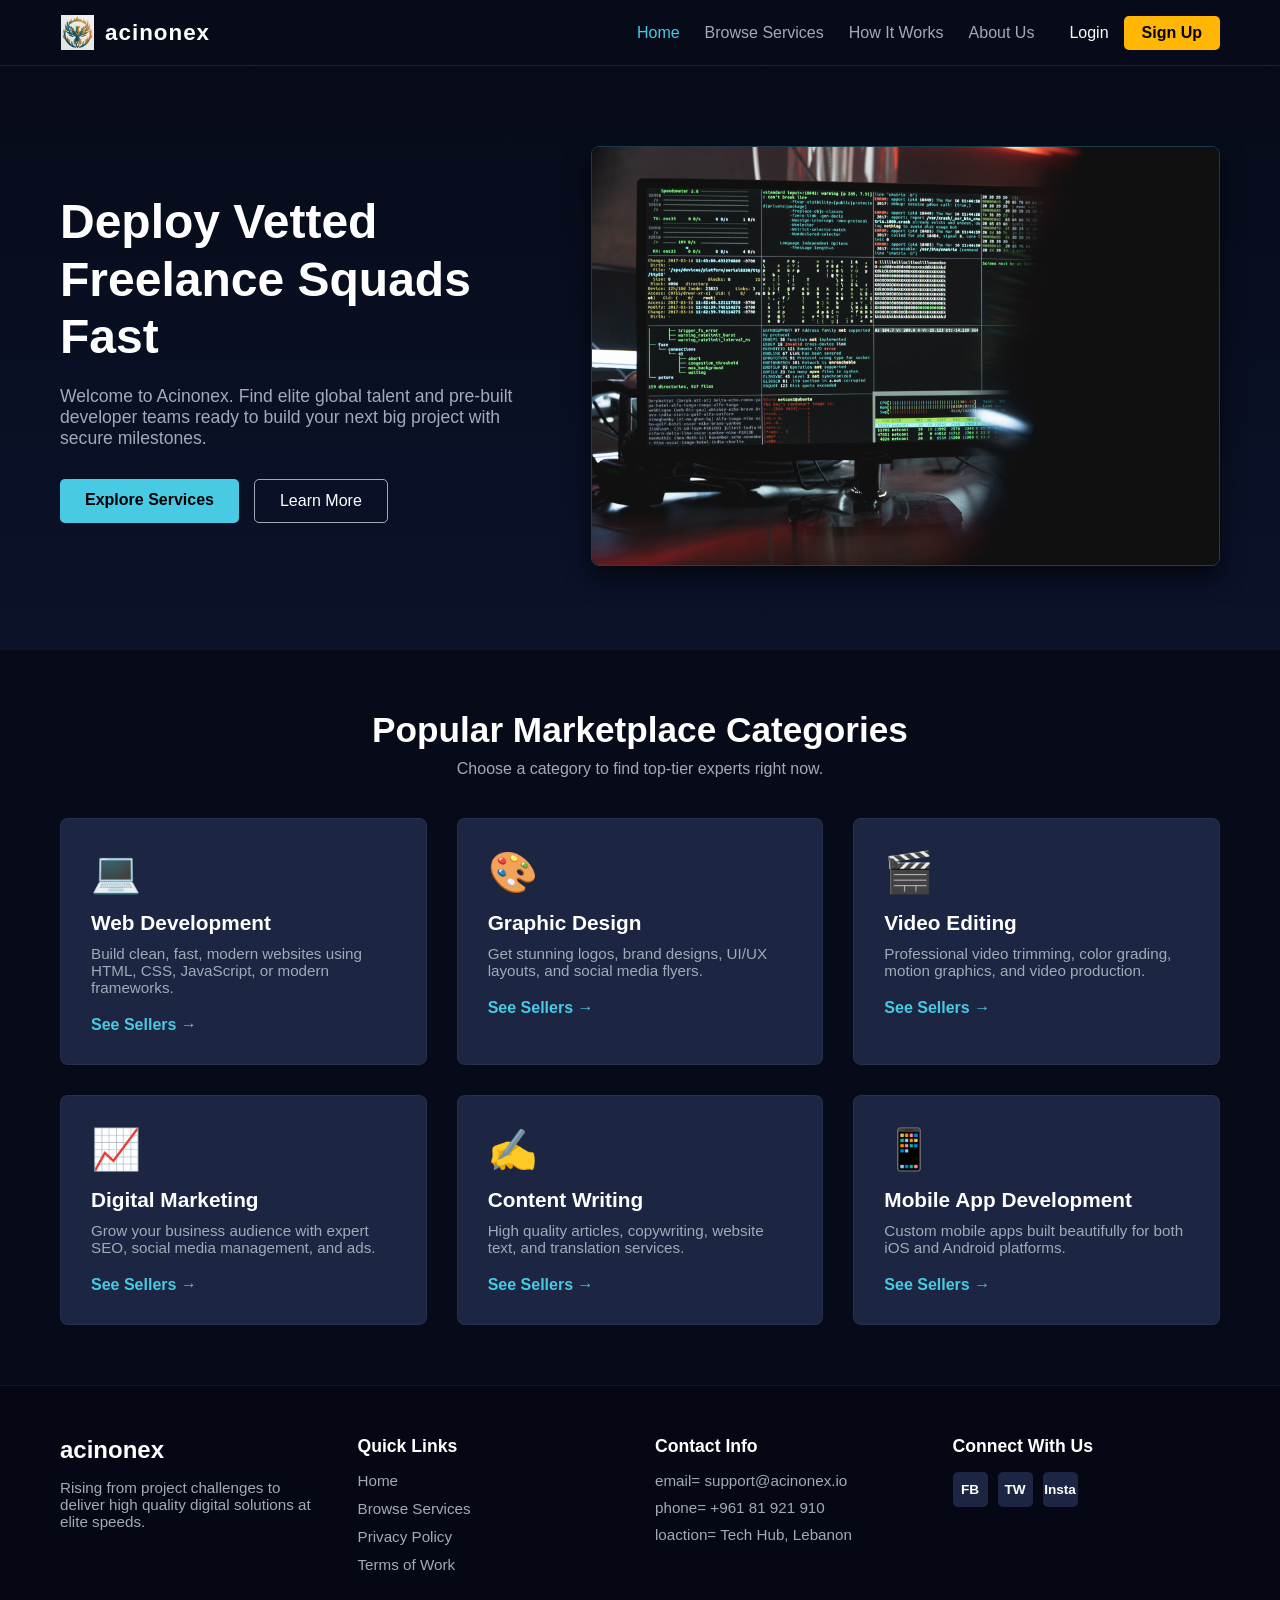
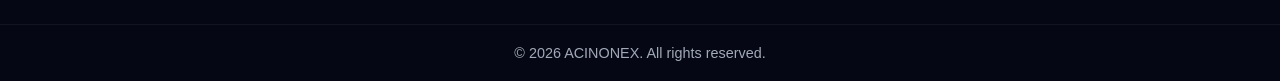
==== index.html @ 006ebddd "Add files via upload" ====
<!DOCTYPE html>
<html lang="en">
<head>
    <meta charset="UTF-8">
    <meta name="viewport" content="width=device-width, initial-scale=1.0">
    <title>Acinonex | Freelance Marketplace</title>
    <!-- Link to our beginner-friendly CSS file -->
    <link rel="stylesheet" href="css.css">
</head>
<body>

    <!--  NAVIGATION BAR -->
    <header class="navbar">
        <div class="container nav-flex">
            <!-- Website Logo and Name -->
            <a href="index.html" class="logo-area">
                <img src="acinonex.png" alt="Acinonex Logo" class="logo-image">
                <span class="logo-text">acinonex</span>
            </a>

            <!-- Navigation Links (Hidden on mobile via CSS, shown via JS toggle) -->
            <nav class="nav-links" id="nav-links">
                <a href="index.html" class="nav-item active">Home</a>
                <a href="pages/services.html" class="nav-item">Browse Services</a>
                <a href="#" class="nav-item">How It Works</a>
                <a href="#" class="nav-item">About Us</a>
                
                <!-- Login/Signup buttons inside nav for easy mobile handling -->
                <div class="nav-buttons">
                    <a href="#" class="btn-login">Login</a>
                    <a href="#" class="btn-signup">Sign Up</a>
                </div>
            </nav>

            <!-- Mobile Hamburger Menu Button -->
            <button class="hamburger" id="hamburger-btn">
                <span class="line"></span>
                <span class="line"></span>
                <span class="line"></span>
            </button>
        </div>
    </header>

    <main>
        <!--  HERO SECTION -->
        <section class="hero">
            <div class="container hero-flex">
                <!-- Left Side: Text and Buttons -->
                <div class="hero-text">
                    <h1 class="hero-title">Deploy Vetted Freelance Squads Fast</h1>
                    <p class="hero-description">
                        Welcome to Acinonex. Find elite global talent and pre-built developer teams ready to build your next big project with secure milestones.
                    </p>
                    <div class="hero-actions">
                        <a href="pages/services.html" class="btn-primary">Explore Services</a>
                        <a href="#" class="btn-secondary">Learn More</a>
                    </div>
                </div>
                
                <!-- Right Side: Main Hero Image Placeholder -->
               <div class="hero-image-box">
                     <img src="hero-tech.jpg" alt="Acinonex Tech Squad Terminal" class="hero-main-image">
               </div>
                </div>
            </div>
        </section>

        <!--  FEATURED SERVICES SECTION -->
        <section class="services">
            <div class="container">
                <!-- Section Title -->
                <div class="section-title-box">
                    <h2>Popular Marketplace Categories</h2>
                    <p>Choose a category to find top-tier experts right now.</p>
                </div>
                
                <!-- 6 Service Cards Grid -->
                <div class="services-grid">
                    <!-- Card 1: Web Dev -->
                    <div class="service-card">
                        <div class="card-icon">💻</div>
                        <h3>Web Development</h3>
                        <p>Build clean, fast, modern websites using HTML, CSS, JavaScript, or modern frameworks.</p>
                        <a href="pages/services.html" class="card-link">See Sellers &rarr;</a>
                    </div>

                    <!-- Card 2: Graphic Design -->
                    <div class="service-card">
                        <div class="card-icon">🎨</div>
                        <h3>Graphic Design</h3>
                        <p>Get stunning logos, brand designs, UI/UX layouts, and social media flyers.</p>
                        <a href="pages/services.html" class="card-link">See Sellers &rarr;</a>
                    </div>

                    <!-- Card 3: Video Editing -->
                    <div class="service-card">
                        <div class="card-icon">🎬</div>
                        <h3>Video Editing</h3>
                        <p>Professional video trimming, color grading, motion graphics, and video production.</p>
                        <a href="pages/services.html" class="card-link">See Sellers &rarr;</a>
                    </div>

                    <!-- Card 4: Digital Marketing -->
                    <div class="service-card">
                        <div class="card-icon">📈</div>
                        <h3>Digital Marketing</h3>
                        <p>Grow your business audience with expert SEO, social media management, and ads.</p>
                        <a href="pages/services.html" class="card-link">See Sellers &rarr;</a>
                    </div>

                    <!-- Card 5: Content Writing -->
                    <div class="service-card">
                        <div class="card-icon">✍️</div>
                        <h3>Content Writing</h3>
                        <p>High quality articles, copywriting, website text, and translation services.</p>
                        <a href="pages/services.html" class="card-link">See Sellers &rarr;</a>
                    </div>

                    <!-- Card 6: Mobile App Dev -->
                    <div class="service-card">
                        <div class="card-icon">📱</div>
                        <h3>Mobile App Development</h3>
                        <p>Custom mobile apps built beautifully for both iOS and Android platforms.</p>
                        <a href="pages/services.html" class="card-link">See Sellers &rarr;</a>
                    </div>
                </div>
            </div>
        </section>
    </main>

    <!--  FOOTER SECTION -->
    <footer class="footer">
        <div class="container footer-grid">
            <!-- Column 1: Brand Info -->
            <div class="footer-col">
                <h3>acinonex</h3>
                <p>Rising from project challenges to deliver high quality digital solutions at elite speeds.</p>
            </div>
            
            <!-- Column 2: Quick Links -->
            <div class="footer-col">
                <h4>Quick Links</h4>
                <ul class="footer-links-list">
                    <li><a href="index.html">Home</a></li>
                    <li><a href="pages/services.html">Browse Services</a></li>
                    <li><a href="#">Privacy Policy</a></li>
                    <li><a href="#">Terms of Work</a></li>
                </ul>
            </div>

            <!-- Column 3: Contact Details -->
            <div class="footer-col">
                <h4>Contact Info</h4>
                <p>email= support@acinonex.io</p>
                <p>phone= +961 81 921 910</p>
                <p>loaction= Tech Hub, Lebanon</p>
            </div>

            <!-- Column 4: Social Icons Media -->
            <div class="footer-col">
                <h4>Connect With Us</h4>
                <div class="social-box">
                    <a href="#" class="social-item">FB</a>
                    <a href="#" class="social-item">TW</a>
                    <a href="#" class="social-item">Insta</a>
                </div>
            </div>
        </div>
        <!-- Bottom copyright bar -->
        <div class="footer-bottom">
            <p>&copy; 2026 ACINONEX. All rights reserved.</p>
        </div>
    </footer>

    <!-- Link to our basic JavaScript file -->
    <script src="js.js"></script>
</body>
</html>
---- css.css ----
/* DESIGN SYSTEM COLOR CONSTANTS & RESET*/
:root {
    --navy-dark: #070B19;      /* Darkest body background */
    --navy-card: #1C2541;      /* Slightly lighter navy for cards */
    --teal-accent: #48CAE4;    /* Main brand accent color */
    --amber-accent: #FFB703;   /* Highlight/warning button accent color */
    --white: #FFFFFF;
    --text-gray: #A2A9B8;
}

* {
    margin: 0;
    padding: 0;
    box-sizing: border-box;
    font-family: Arial, sans-serif; /* Clean, beginner-friendly standard font */
}

body {
    background-color: var(--navy-dark);
    color: var(--white);
}

/* Reusable Layout Container */
.container {
    max-width: 1200px;
    margin: 0 auto;
    padding: 0 20px;
}

/* NAVIGATION STYLING (FLEXBOX SETUP)*/
   .navbar {
    background-color: var(--navy-dark);
    border-bottom: 1px solid rgba(255, 255, 255, 0.1);
    position: sticky;
    top: 0;
    z-index: 100;
    padding: 15px 0;
}

.nav-flex {
    display: flex;
    justify-content: space-between;
    align-items: center;
}

.logo-area {
    display: flex;
    align-items: center;
    gap: 10px;
    text-decoration: none;
}

.logo-image {
    width: 35px;
    height: 35px;
    object-fit: contain;
}

.logo-text {
    font-size: 1.4rem;
    font-weight: bold;
    color: var(--white);
    letter-spacing: 1px;
}

.nav-links {
    display: flex;
    align-items: center;
    gap: 25px;
}

.nav-item {
    color: var(--text-gray);
    text-decoration: none;
    font-size: 1rem;
}

.nav-item:hover, .nav-item.active {
    color: var(--teal-accent);
}

.nav-buttons {
    display: flex;
    align-items: center;
    gap: 15px;
    margin-left: 10px;
}

.btn-login {
    color: var(--white);
    text-decoration: none;
}

.btn-login:hover {
    color: var(--teal-accent);
}

.btn-signup {
    background-color: var(--amber-accent);
    color: #000000;
    padding: 8px 18px;
    border-radius: 5px;
    text-decoration: none;
    font-weight: bold;
}

.btn-signup:hover {
    opacity: 0.9;
}

/* Hamburger Hidden on Large Desktop screens */
.hamburger {
    display: none;
    flex-direction: column;
    gap: 5px;
    background: none;
    border: none;
    cursor: pointer;
}

.hamburger .line {
    width: 25px;
    height: 3px;
    background-color: var(--white);
    border-radius: 2px;
}

/*  HERO SECTION STYLING */
.hero {
    padding: 80px 0;
    background: linear-gradient(180deg, var(--navy-dark) 0%, #0B132B 100%);
}

.hero-flex {
    display: flex;
    align-items: center;
    gap: 40px;
}

.hero-text {
    flex: 1;
}

.hero-title {
    font-size: 3rem;
    line-height: 1.2;
    margin-bottom: 20px;
}

.hero-description {
    font-size: 1.1rem;
    color: var(--text-gray);
    margin-bottom: 30px;
}

.hero-actions {
    display: flex;
    gap: 15px;
}

.btn-primary {
    background-color: var(--teal-accent);
    color: #000000;
    padding: 12px 25px;
    border-radius: 5px;
    font-weight: bold;
    text-decoration: none;
}

.btn-primary:hover {
    opacity: 0.9;
}

.btn-secondary {
    border: 1px solid var(--text-gray);
    color: var(--white);
    padding: 12px 25px;
    border-radius: 5px;
    text-decoration: none;
}

.btn-secondary:hover {
    background-color: rgba(255, 255, 255, 0.05);
}

.hero-main-image {
    width: 100%;
    height: auto;
    max-height: 420px;
    object-fit: cover; /* Crops the image neatly inside the container */
    border-radius: 8px; /* Smooths the display corners */
    border: 1px solid rgba(72, 202, 228, 0.25); /* Subtle teal glow frame */
    box-shadow: 0 12px 24px rgba(0, 0, 0, 0.6); /* Gives it realistic screen depth */
}

.placeholder-graphic {
    background-color: var(--navy-card);
    border: 2px dashed var(--teal-accent);
    border-radius: 10px;
    height: 300px;
    display: flex;
    align-items: center;
    justify-content: center;
}

.placeholder-graphic span {
    font-size: 1.5rem;
    color: var(--teal-accent);
    font-weight: bold;
}

   /* FEATURED SERVICES SECTION STYLING (GRID LAYOUT)*/
.services {
    padding: 60px 0;
}

.section-title-box {
    text-align: center;
    margin-bottom: 40px;
}

.section-title-box h2 {
    font-size: 2.2rem;
    margin-bottom: 10px;
}

.section-title-box p {
    color: var(--text-gray);
}

.services-grid {
    display: grid;
    grid-template-columns: repeat(3, 1fr); /* 3 clean columns */
    gap: 30px;
}

.service-card {
    background-color: var(--navy-card);
    padding: 30px;
    border-radius: 8px;
    border: 1px solid rgba(255, 255, 255, 0.05);
    transition: transform 0.2s ease;
}

.service-card:hover {
    transform: translateY(-5px); /* Simple hover lift effect */
    border-color: var(--teal-accent);
}

.card-icon {
    font-size: 2.5rem;
    margin-bottom: 15px;
}

.service-card h3 {
    margin-bottom: 10px;
    font-size: 1.3rem;
}

.service-card p {
    color: var(--text-gray);
    font-size: 0.95rem;
    margin-bottom: 20px;
}

.card-link {
    color: var(--teal-accent);
    text-decoration: none;
    font-weight: bold;
}

/* FOOTER SECTION STYLING */
.footer {
    background-color: #050814;
    padding: 50px 0 20px 0;
    border-top: 1px solid rgba(255, 255, 255, 0.05);
}

.footer-grid {
    display: grid;
    grid-template-columns: repeat(4, 1fr); /* 4 columns for footer fields */
    gap: 30px;
    margin-bottom: 40px;
}

.footer-col h3 {
    font-size: 1.5rem;
    margin-bottom: 15px;
    color: var(--white);
}

.footer-col h4 {
    margin-bottom: 15px;
    font-size: 1.1rem;
}

.footer-col p {
    color: var(--text-gray);
    font-size: 0.95rem;
    margin-bottom: 10px;
}

.footer-links-list {
    list-style: none;
}

.footer-links-list li {
    margin-bottom: 10px;
}

.footer-links-list a {
    color: var(--text-gray);
    text-decoration: none;
    font-size: 0.95rem;
}

.footer-links-list a:hover {
    color: var(--teal-accent);
}

.social-box {
    display: flex;
    gap: 10px;
}

.social-item {
    background-color: var(--navy-card);
    color: var(--white);
    width: 35px;
    height: 35px;
    display: flex;
    align-items: center;
    justify-content: center;
    border-radius: 5px;
    text-decoration: none;
    font-weight: bold;
    font-size: 0.85rem;
}

.social-item:hover {
    background-color: var(--teal-accent);
    color: #000000;
}

.footer-bottom {
    text-align: center;
    padding-top: 20px;
    border-top: 1px solid rgba(255, 255, 255, 0.05);
    color: var(--text-gray);
    font-size: 0.90rem;
}

/*SIMPLE MEDIA QUERIES (RESPONSIVENESS CODES) */
@media (max-width: 992px) {
    .services-grid {
        grid-template-columns: repeat(2, 1fr); /* Drop to 2 columns on tablets */
    }
    .footer-grid {
        grid-template-columns: repeat(2, 1fr); /* Footer drops to 2x2 layout */
    }
}

@media (max-width: 768px) {
    .hamburger {
        display: flex; /* Show menu toggle button on mobile devices */
    }

    /* Hide the navigation bar items offscreen by default */
    .nav-links {
        display: none; 
        flex-direction: column;
        width: 100%;
        position: absolute;
        top: 65px;
        left: 0;
        background-color: var(--navy-dark);
        padding: 20px;
        border-bottom: 1px solid rgba(255, 255, 255, 0.1);
    }

    /* JavaScript activates this to slide down the menu items layout */
    .nav-links.active {
        display: flex;
    }

    .nav-buttons {
        flex-direction: column;
        width: 100%;
        margin-left: 0;
        margin-top: 10px;
    }
    
    .btn-signup {
        width: 100%;
        text-align: center;
    }

    .hero-flex {
        flex-direction: column; /* Stacks text above image box */
        text-align: center;
    }

    .hero-title {
        font-size: 2.2rem;
    }

    .hero-actions {
        justify-content: center;
    }

    .services-grid, .footer-grid {
        grid-template-columns: 1fr; /* 1 clean straight vertical stack column on small phone widths */
    }
}
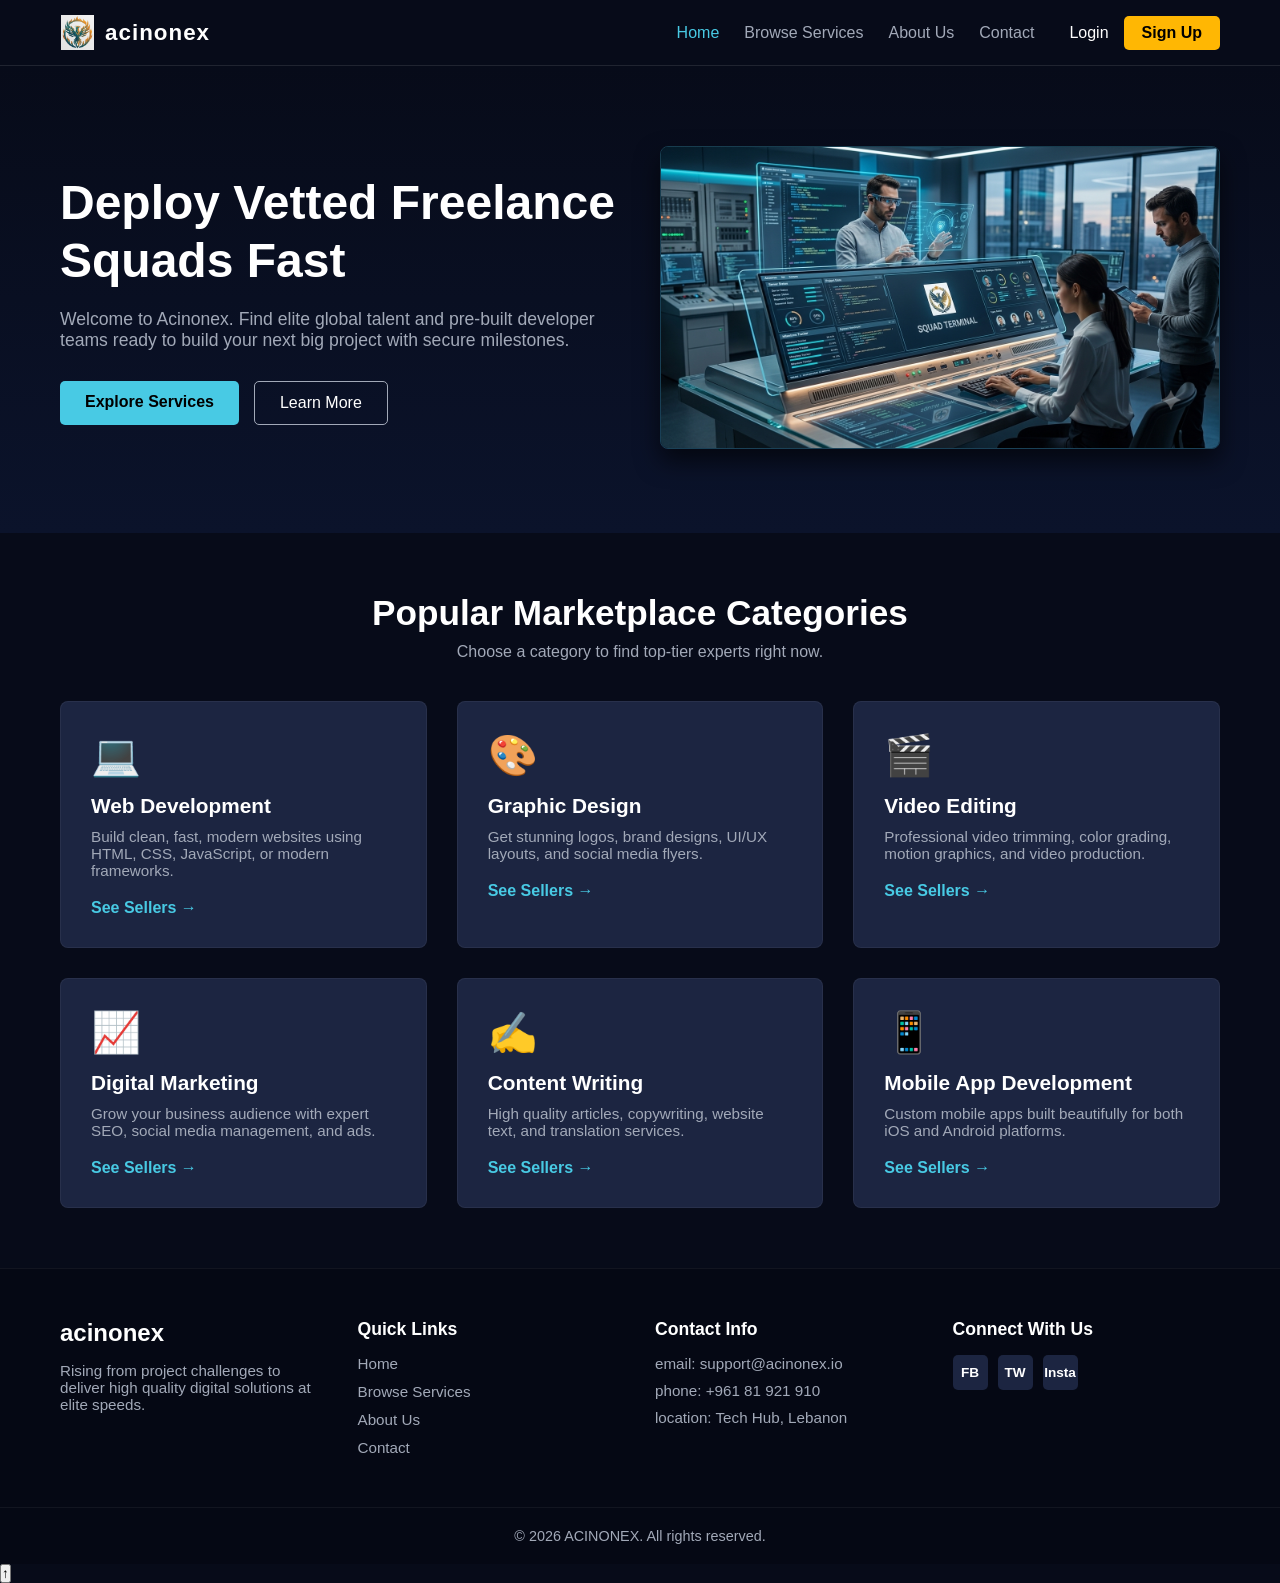
==== commit 3cc4c64c: "Add files via upload" ====
--- a/index.html
+++ b/index.html
@@ -4,35 +4,27 @@
     <meta charset="UTF-8">
     <meta name="viewport" content="width=device-width, initial-scale=1.0">
     <title>Acinonex | Freelance Marketplace</title>
-    <!-- Link to our beginner-friendly CSS file -->
     <link rel="stylesheet" href="css.css">
 </head>
 <body>
 
-    <!--  NAVIGATION BAR -->
+  <!--task 1 nav bar-->
     <header class="navbar">
         <div class="container nav-flex">
-            <!-- Website Logo and Name -->
             <a href="index.html" class="logo-area">
                 <img src="acinonex.png" alt="Acinonex Logo" class="logo-image">
                 <span class="logo-text">acinonex</span>
             </a>
-
-            <!-- Navigation Links (Hidden on mobile via CSS, shown via JS toggle) -->
             <nav class="nav-links" id="nav-links">
                 <a href="index.html" class="nav-item active">Home</a>
-                <a href="pages/services.html" class="nav-item">Browse Services</a>
-                <a href="#" class="nav-item">How It Works</a>
-                <a href="#" class="nav-item">About Us</a>
-                
-                <!-- Login/Signup buttons inside nav for easy mobile handling -->
+                <a href="ServicesPage.html" class="nav-item">Browse Services</a>
+                <a href="about.html" class="nav-item">About Us</a>
+                <a href="contact.html" class="nav-item">Contact</a>
                 <div class="nav-buttons">
-                    <a href="#" class="btn-login">Login</a>
-                    <a href="#" class="btn-signup">Sign Up</a>
+                    <a href="log-in.html" class="btn-login">Login</a>
+                    <a href="sign-up.html" class="btn-signup">Sign Up</a>
                 </div>
             </nav>
-
-            <!-- Mobile Hamburger Menu Button -->
             <button class="hamburger" id="hamburger-btn">
                 <span class="line"></span>
                 <span class="line"></span>
@@ -42,121 +34,95 @@
     </header>
 
     <main>
-        <!--  HERO SECTION -->
+      <!--hero section-->
         <section class="hero">
             <div class="container hero-flex">
-                <!-- Left Side: Text and Buttons -->
                 <div class="hero-text">
                     <h1 class="hero-title">Deploy Vetted Freelance Squads Fast</h1>
                     <p class="hero-description">
                         Welcome to Acinonex. Find elite global talent and pre-built developer teams ready to build your next big project with secure milestones.
                     </p>
                     <div class="hero-actions">
-                        <a href="pages/services.html" class="btn-primary">Explore Services</a>
-                        <a href="#" class="btn-secondary">Learn More</a>
+                        <a href="ServicesPage.html" class="btn-primary">Explore Services</a>
+                        <a href="about.html" class="btn-secondary">Learn More</a>
                     </div>
                 </div>
-                
-                <!-- Right Side: Main Hero Image Placeholder -->
-               <div class="hero-image-box">
-                     <img src="hero-tech.jpg" alt="Acinonex Tech Squad Terminal" class="hero-main-image">
-               </div>
+                <div class="hero-image-box">
+                     <img src="squad.png" alt="Acinonex Tech Squad Terminal" class="hero-main-image">
                 </div>
             </div>
         </section>
-
-        <!--  FEATURED SERVICES SECTION -->
+            <!--featured services-->
         <section class="services">
             <div class="container">
-                <!-- Section Title -->
                 <div class="section-title-box">
                     <h2>Popular Marketplace Categories</h2>
                     <p>Choose a category to find top-tier experts right now.</p>
                 </div>
-                
-                <!-- 6 Service Cards Grid -->
                 <div class="services-grid">
-                    <!-- Card 1: Web Dev -->
                     <div class="service-card">
                         <div class="card-icon">💻</div>
                         <h3>Web Development</h3>
                         <p>Build clean, fast, modern websites using HTML, CSS, JavaScript, or modern frameworks.</p>
-                        <a href="pages/services.html" class="card-link">See Sellers &rarr;</a>
+                        <a href="services.html" class="card-link">See Sellers →</a>
                     </div>
-
-                    <!-- Card 2: Graphic Design -->
                     <div class="service-card">
                         <div class="card-icon">🎨</div>
                         <h3>Graphic Design</h3>
                         <p>Get stunning logos, brand designs, UI/UX layouts, and social media flyers.</p>
-                        <a href="pages/services.html" class="card-link">See Sellers &rarr;</a>
+                        <a href="services.html" class="card-link">See Sellers →</a>
                     </div>
-
-                    <!-- Card 3: Video Editing -->
                     <div class="service-card">
                         <div class="card-icon">🎬</div>
                         <h3>Video Editing</h3>
                         <p>Professional video trimming, color grading, motion graphics, and video production.</p>
-                        <a href="pages/services.html" class="card-link">See Sellers &rarr;</a>
+                        <a href="services.html" class="card-link">See Sellers →</a>
                     </div>
-
-                    <!-- Card 4: Digital Marketing -->
                     <div class="service-card">
                         <div class="card-icon">📈</div>
                         <h3>Digital Marketing</h3>
                         <p>Grow your business audience with expert SEO, social media management, and ads.</p>
-                        <a href="pages/services.html" class="card-link">See Sellers &rarr;</a>
+                        <a href="services.html" class="card-link">See Sellers →</a>
                     </div>
-
-                    <!-- Card 5: Content Writing -->
                     <div class="service-card">
                         <div class="card-icon">✍️</div>
                         <h3>Content Writing</h3>
                         <p>High quality articles, copywriting, website text, and translation services.</p>
-                        <a href="pages/services.html" class="card-link">See Sellers &rarr;</a>
+                        <a href="services.html" class="card-link">See Sellers →</a>
                     </div>
-
-                    <!-- Card 6: Mobile App Dev -->
                     <div class="service-card">
                         <div class="card-icon">📱</div>
                         <h3>Mobile App Development</h3>
                         <p>Custom mobile apps built beautifully for both iOS and Android platforms.</p>
-                        <a href="pages/services.html" class="card-link">See Sellers &rarr;</a>
+                        <a href="services.html" class="card-link">See Sellers →</a>
                     </div>
                 </div>
             </div>
         </section>
     </main>
 
-    <!--  FOOTER SECTION -->
+    <!--footer section-->
     <footer class="footer">
         <div class="container footer-grid">
-            <!-- Column 1: Brand Info -->
             <div class="footer-col">
                 <h3>acinonex</h3>
                 <p>Rising from project challenges to deliver high quality digital solutions at elite speeds.</p>
             </div>
-            
-            <!-- Column 2: Quick Links -->
             <div class="footer-col">
                 <h4>Quick Links</h4>
                 <ul class="footer-links-list">
                     <li><a href="index.html">Home</a></li>
-                    <li><a href="pages/services.html">Browse Services</a></li>
-                    <li><a href="#">Privacy Policy</a></li>
-                    <li><a href="#">Terms of Work</a></li>
+                    <li><a href="ServicesPage.html">Browse Services</a></li>
+                    <li><a href="about.html">About Us</a></li>
+                    <li><a href="contact.html">Contact</a></li>
                 </ul>
             </div>
-
-            <!-- Column 3: Contact Details -->
             <div class="footer-col">
                 <h4>Contact Info</h4>
-                <p>email= support@acinonex.io</p>
-                <p>phone= +961 81 921 910</p>
-                <p>loaction= Tech Hub, Lebanon</p>
+                <p>email: support@acinonex.io</p>
+                <p>phone: +961 81 921 910</p>
+                <p>location: Tech Hub, Lebanon</p>
             </div>
-
-            <!-- Column 4: Social Icons Media -->
             <div class="footer-col">
                 <h4>Connect With Us</h4>
                 <div class="social-box">
@@ -166,13 +132,11 @@
                 </div>
             </div>
         </div>
-        <!-- Bottom copyright bar -->
         <div class="footer-bottom">
-            <p>&copy; 2026 ACINONEX. All rights reserved.</p>
+            <p>© 2026 ACINONEX. All rights reserved.</p>
         </div>
     </footer>
 
-    <!-- Link to our basic JavaScript file -->
     <script src="js.js"></script>
 </body>
 </html>
--- a/css.css
+++ b/css.css
@@ -1,9 +1,9 @@
-/* DESIGN SYSTEM COLOR CONSTANTS & RESET*/
+/*task 1 home page*/
 :root {
-    --navy-dark: #070B19;      /* Darkest body background */
-    --navy-card: #1C2541;      /* Slightly lighter navy for cards */
-    --teal-accent: #48CAE4;    /* Main brand accent color */
-    --amber-accent: #FFB703;   /* Highlight/warning button accent color */
+    --navy-dark: #070B19;
+    --navy-card: #1C2541;
+    --teal-accent: #48CAE4;
+    --amber-accent: #FFB703;
     --white: #FFFFFF;
     --text-gray: #A2A9B8;
 }
@@ -12,7 +12,7 @@
     margin: 0;
     padding: 0;
     box-sizing: border-box;
-    font-family: Arial, sans-serif; /* Clean, beginner-friendly standard font */
+    font-family: Arial, sans-serif;
 }
 
 body {
@@ -20,15 +20,14 @@
     color: var(--white);
 }
 
-/* Reusable Layout Container */
 .container {
     max-width: 1200px;
     margin: 0 auto;
     padding: 0 20px;
 }
 
-/* NAVIGATION STYLING (FLEXBOX SETUP)*/
-   .navbar {
+/* Navbar */
+.navbar {
     background-color: var(--navy-dark);
     border-bottom: 1px solid rgba(255, 255, 255, 0.1);
     position: sticky;
@@ -102,13 +101,13 @@
     border-radius: 5px;
     text-decoration: none;
     font-weight: bold;
+    display: inline-block;
 }
 
 .btn-signup:hover {
     opacity: 0.9;
 }
 
-/* Hamburger Hidden on Large Desktop screens */
 .hamburger {
     display: none;
     flex-direction: column;
@@ -125,7 +124,7 @@
     border-radius: 2px;
 }
 
-/*  HERO SECTION STYLING */
+/* Hero Section */
 .hero {
     padding: 80px 0;
     background: linear-gradient(180deg, var(--navy-dark) 0%, #0B132B 100%);
@@ -165,6 +164,7 @@
     border-radius: 5px;
     font-weight: bold;
     text-decoration: none;
+    display: inline-block;
 }
 
 .btn-primary:hover {
@@ -177,20 +177,25 @@
     padding: 12px 25px;
     border-radius: 5px;
     text-decoration: none;
+    display: inline-block;
 }
 
 .btn-secondary:hover {
     background-color: rgba(255, 255, 255, 0.05);
+}
+
+.hero-image-box {
+    flex: 1;
 }
 
 .hero-main-image {
     width: 100%;
     height: auto;
     max-height: 420px;
-    object-fit: cover; /* Crops the image neatly inside the container */
-    border-radius: 8px; /* Smooths the display corners */
-    border: 1px solid rgba(72, 202, 228, 0.25); /* Subtle teal glow frame */
-    box-shadow: 0 12px 24px rgba(0, 0, 0, 0.6); /* Gives it realistic screen depth */
+    object-fit: cover;
+    border-radius: 8px;
+    border: 1px solid rgba(72, 202, 228, 0.25);
+    box-shadow: 0 12px 24px rgba(0, 0, 0, 0.6);
 }
 
 .placeholder-graphic {
@@ -209,7 +214,7 @@
     font-weight: bold;
 }
 
-   /* FEATURED SERVICES SECTION STYLING (GRID LAYOUT)*/
+/* Featured Services Section */
 .services {
     padding: 60px 0;
 }
@@ -230,7 +235,7 @@
 
 .services-grid {
     display: grid;
-    grid-template-columns: repeat(3, 1fr); /* 3 clean columns */
+    grid-template-columns: repeat(3, 1fr);
     gap: 30px;
 }
 
@@ -239,11 +244,11 @@
     padding: 30px;
     border-radius: 8px;
     border: 1px solid rgba(255, 255, 255, 0.05);
-    transition: transform 0.2s ease;
+    transition: transform 0.2s ease, border-color 0.2s ease;
 }
 
 .service-card:hover {
-    transform: translateY(-5px); /* Simple hover lift effect */
+    transform: translateY(-5px);
     border-color: var(--teal-accent);
 }
 
@@ -269,7 +274,7 @@
     font-weight: bold;
 }
 
-/* FOOTER SECTION STYLING */
+/* Footer */
 .footer {
     background-color: #050814;
     padding: 50px 0 20px 0;
@@ -278,7 +283,7 @@
 
 .footer-grid {
     display: grid;
-    grid-template-columns: repeat(4, 1fr); /* 4 columns for footer fields */
+    grid-template-columns: repeat(4, 1fr);
     gap: 30px;
     margin-bottom: 40px;
 }
@@ -350,24 +355,742 @@
     font-size: 0.90rem;
 }
 
-/*SIMPLE MEDIA QUERIES (RESPONSIVENESS CODES) */
+/*task 2 Services page*/
+
+.marketplace-dashboard {
+    padding: 60px 0 20px 0;
+    text-align: center;
+}
+
+.page-title {
+    font-size: 2.8rem;
+    color: var(--white);
+    margin-bottom: 15px;
+    font-weight: bold;
+}
+
+.page-subtitle {
+    color: var(--text-gray);
+    font-size: 1.1rem;
+    max-width: 650px;
+    margin: 0 auto 35px auto;
+    line-height: 1.5;
+}
+
+.search-box-wrapper {
+    display: flex;
+    width: 100%;
+    max-width: 650px;
+    height: 52px;
+    margin: 0 auto 35px auto;
+    background-color: var(--navy-card);
+    border: 1px solid rgba(255, 255, 255, 0.1);
+    border-radius: 6px;
+    overflow: hidden;
+}
+
+.search-input {
+    flex: 1;
+    padding: 0 20px;
+    background: transparent;
+    border: none;
+    outline: none;
+    color: var(--white);
+    font-size: 1rem;
+}
+
+.search-input::placeholder {
+    color: var(--text-gray);
+}
+
+.btn-search {
+    background-color: var(--teal-accent);
+    color: #000000;
+    border: none;
+    padding: 0 25px;
+    font-weight: bold;
+    cursor: pointer;
+    transition: opacity 0.2s ease;
+}
+
+.btn-search:hover {
+    opacity: 0.9;
+}
+
+.filter-row {
+    display: flex;
+    justify-content: center;
+    gap: 12px;
+    flex-wrap: wrap;
+    margin: 0 auto;
+}
+
+.filter-btn {
+    background-color: rgba(255, 255, 255, 0.05);
+    border: 1px solid rgba(255, 255, 255, 0.1);
+    color: var(--text-gray);
+    padding: 8px 18px;
+    border-radius: 20px;
+    font-size: 0.9rem;
+    cursor: pointer;
+    transition: all 0.2s ease;
+}
+
+.filter-btn:hover, .filter-btn.active {
+    background-color: var(--teal-accent);
+    color: #000000;
+    border-color: var(--teal-accent);
+    font-weight: bold;
+}
+
+.services-marketplace-section {
+    padding: 40px 0 80px 0;
+}
+
+.services-marketplace-grid {
+    display: grid;
+    grid-template-columns: repeat(auto-fill, minmax(280px, 1fr));
+    gap: 30px;
+    width: 100%;
+}
+
+/* 12 cards overrides */
+.services-marketplace-grid .service-card {
+    background-color: var(--navy-card);
+    border: 1px solid rgba(255, 255, 255, 0.05);
+    border-radius: 10px;
+    overflow: hidden;
+    padding: 0;
+    display: flex;
+    flex-direction: column;
+    min-height: 400px;
+    transition: transform 0.2s ease, border-color 0.2s ease;
+}
+
+.services-marketplace-grid .service-card:hover {
+    transform: translateY(-5px);
+    border-color: var(--teal-accent);
+}
+
+.card-image-placeholder {
+    background: linear-gradient(135deg, #070B19 0%, #0F172A 100%);
+    height: 140px;
+    display: flex;
+    align-items: center;
+    justify-content: center;
+    color: var(--teal-accent);
+    font-weight: bold;
+    font-size: 1.1rem;
+    border-bottom: 1px solid rgba(255, 255, 255, 0.05);
+}
+
+.services-marketplace-grid .card-body {
+    padding: 20px;
+    display: flex;
+    flex-direction: column;
+    flex: 1;
+}
+
+.seller-badge {
+    font-size: 0.8rem;
+    color: var(--amber-accent);
+    margin-bottom: 8px;
+    font-weight: bold;
+}
+
+.card-headline {
+    font-size: 1.1rem;
+    color: var(--white);
+    margin-bottom: 10px;
+    line-height: 1.4;
+}
+
+.card-excerpt {
+    font-size: 0.9rem;
+    color: var(--text-gray);
+    margin-bottom: 20px;
+    line-height: 1.5;
+}
+
+.card-footer-pricing {
+    display: flex;
+    justify-content: space-between;
+    align-items: center;
+    padding-top: 15px;
+    margin-top: auto;
+    border-top: 1px solid rgba(255, 255, 255, 0.05);
+}
+
+.card-footer-pricing .card-link {
+    color: var(--teal-accent);
+    text-decoration: none;
+    font-weight: bold;
+    font-size: 0.9rem;
+}
+
+.pricing-label {
+    font-size: 0.8rem;
+    color: var(--text-gray);
+    text-transform: uppercase;
+}
+
+.price-value {
+    font-size: 1.3rem;
+    color: var(--teal-accent);
+    font-weight: bold;
+}
+
+/*task 3 Service details and seller profiles*/
+
+/* Service Details Page */
+.service-details-section {
+    padding: 60px 0;
+}
+
+.details-grid {
+    display: grid;
+    grid-template-columns: 2fr 1fr;
+    gap: 40px;
+}
+
+.details-main {
+    background-color: var(--navy-card);
+    border-radius: 10px;
+    padding: 30px;
+    border: 1px solid rgba(255, 255, 255, 0.05);
+}
+
+.details-header {
+    margin-bottom: 30px;
+}
+
+.details-header h1 {
+    font-size: 2.2rem;
+    margin-bottom: 15px;
+}
+
+.details-meta {
+    display: flex;
+    gap: 20px;
+    align-items: center;
+    margin-bottom: 20px;
+}
+
+.details-meta .seller-badge {
+    margin-bottom: 0;
+}
+
+.rating-stars {
+    color: var(--amber-accent);
+    font-size: 1.1rem;
+}
+
+.details-image {
+    background: linear-gradient(135deg, #070B19 0%, #0F172A 100%);
+    height: 300px;
+    border-radius: 8px;
+    display: flex;
+    align-items: center;
+    justify-content: center;
+    color: var(--teal-accent);
+    font-weight: bold;
+    font-size: 1.2rem;
+    margin-bottom: 30px;
+    border: 1px solid rgba(255, 255, 255, 0.05);
+}
+
+.details-description h3 {
+    font-size: 1.3rem;
+    margin-bottom: 15px;
+    color: var(--white);
+}
+
+.details-description p {
+    color: var(--text-gray);
+    line-height: 1.6;
+    margin-bottom: 15px;
+}
+
+.details-sidebar {
+    display: flex;
+    flex-direction: column;
+    gap: 20px;
+}
+
+.sidebar-card {
+    background-color: var(--navy-card);
+    border-radius: 10px;
+    padding: 25px;
+    border: 1px solid rgba(255, 255, 255, 0.05);
+}
+
+.sidebar-card h3 {
+    font-size: 1.2rem;
+    margin-bottom: 20px;
+}
+
+.sidebar-price {
+    font-size: 2.2rem;
+    color: var(--teal-accent);
+    font-weight: bold;
+    margin-bottom: 20px;
+}
+
+.btn-order {
+    display: block;
+    width: 100%;
+    background-color: var(--amber-accent);
+    color: #000000;
+    padding: 14px;
+    border-radius: 6px;
+    text-align: center;
+    text-decoration: none;
+    font-weight: bold;
+    margin-bottom: 10px;
+    transition: opacity 0.2s ease;
+}
+
+.btn-order:hover {
+    opacity: 0.9;
+}
+
+.btn-contact {
+    display: block;
+    width: 100%;
+    background-color: transparent;
+    color: var(--teal-accent);
+    border: 1px solid var(--teal-accent);
+    padding: 14px;
+    border-radius: 6px;
+    text-align: center;
+    text-decoration: none;
+    font-weight: bold;
+    transition: all 0.2s ease;
+}
+
+.btn-contact:hover {
+    background-color: var(--teal-accent);
+    color: #000000;
+}
+
+.seller-mini {
+    display: flex;
+    align-items: center;
+    gap: 15px;
+    margin-bottom: 15px;
+}
+
+.seller-avatar {
+    width: 50px;
+    height: 50px;
+    border-radius: 50%;
+    background: linear-gradient(135deg, var(--teal-accent), #0B132B);
+    display: flex;
+    align-items: center;
+    justify-content: center;
+    font-weight: bold;
+    color: var(--white);
+}
+
+.seller-info h4 {
+    font-size: 1.1rem;
+    margin-bottom: 5px;
+}
+
+.seller-info p {
+    color: var(--text-gray);
+    font-size: 0.9rem;
+}
+
+/* Reviews Section */
+.reviews-section {
+    padding: 40px 0 80px 0;
+}
+
+.reviews-title {
+    font-size: 1.8rem;
+    margin-bottom: 30px;
+}
+
+.review-card {
+    background-color: var(--navy-card);
+    border-radius: 10px;
+    padding: 25px;
+    border: 1px solid rgba(255, 255, 255, 0.05);
+    margin-bottom: 20px;
+}
+
+.review-header {
+    display: flex;
+    justify-content: space-between;
+    align-items: center;
+    margin-bottom: 15px;
+}
+
+.review-author {
+    display: flex;
+    align-items: center;
+    gap: 12px;
+}
+
+.review-avatar {
+    width: 40px;
+    height: 40px;
+    border-radius: 50%;
+    background: linear-gradient(135deg, var(--amber-accent), #070B19);
+    display: flex;
+    align-items: center;
+    justify-content: center;
+    font-weight: bold;
+    color: var(--white);
+    font-size: 0.85rem;
+}
+
+.review-name {
+    font-weight: bold;
+}
+
+.review-date {
+    color: var(--text-gray);
+    font-size: 0.85rem;
+}
+
+.review-stars {
+    color: var(--amber-accent);
+}
+
+.review-text {
+    color: var(--text-gray);
+    line-height: 1.6;
+}
+
+/* Seller Profile Page */
+.seller-profile-section {
+    padding: 60px 0;
+}
+
+.profile-grid {
+    display: grid;
+    grid-template-columns: 1fr 2fr;
+    gap: 40px;
+}
+
+.profile-sidebar {
+    background-color: var(--navy-card);
+    border-radius: 10px;
+    padding: 30px;
+    border: 1px solid rgba(255, 255, 255, 0.05);
+    text-align: center;
+}
+
+.profile-avatar-large {
+    width: 100px;
+    height: 100px;
+    border-radius: 50%;
+    background: linear-gradient(135deg, var(--teal-accent), #0B132B);
+    display: flex;
+    align-items: center;
+    justify-content: center;
+    font-weight: bold;
+    color: var(--white);
+    font-size: 2rem;
+    margin: 0 auto 20px auto;
+}
+
+.profile-sidebar h2 {
+    font-size: 1.5rem;
+    margin-bottom: 10px;
+}
+
+.profile-sidebar .seller-badge {
+    display: inline-block;
+    margin-bottom: 15px;
+}
+
+.profile-sidebar p {
+    color: var(--text-gray);
+    font-size: 0.95rem;
+    line-height: 1.5;
+}
+
+.profile-stats {
+    display: grid;
+    grid-template-columns: repeat(3, 1fr);
+    gap: 15px;
+    margin-top: 25px;
+    padding-top: 25px;
+    border-top: 1px solid rgba(255, 255, 255, 0.05);
+}
+
+.stat-box {
+    text-align: center;
+}
+
+.stat-number {
+    font-size: 1.5rem;
+    font-weight: bold;
+    color: var(--teal-accent);
+}
+
+.stat-label {
+    font-size: 0.8rem;
+    color: var(--text-gray);
+    text-transform: uppercase;
+}
+
+.profile-main {
+    display: flex;
+    flex-direction: column;
+    gap: 30px;
+}
+
+.profile-main h2 {
+    font-size: 1.5rem;
+    margin-bottom: 20px;
+}
+
+.profile-services-grid {
+    display: grid;
+    grid-template-columns: repeat(auto-fill, minmax(280px, 1fr));
+    gap: 30px;
+}
+
+/*Task 4 Contact and About Pages*/
+
+.about-hero {
+    padding: 80px 0 60px 0;
+    text-align: center;
+}
+
+.about-hero h1 {
+    font-size: 2.8rem;
+    margin-bottom: 20px;
+}
+
+.about-hero p {
+    color: var(--text-gray);
+    font-size: 1.1rem;
+    max-width: 700px;
+    margin: 0 auto;
+    line-height: 1.6;
+}
+
+.about-mission {
+    padding: 60px 0;
+}
+
+.about-mission h2 {
+    text-align: center;
+    font-size: 2rem;
+    margin-bottom: 40px;
+}
+
+.mission-grid {
+    display: grid;
+    grid-template-columns: repeat(3, 1fr);
+    gap: 30px;
+}
+
+.mission-card {
+    background-color: var(--navy-card);
+    padding: 30px;
+    border-radius: 10px;
+    border: 1px solid rgba(255, 255, 255, 0.05);
+    text-align: center;
+  transition: transform 0.3s ease, box-shadow 0.3s ease; 
+}
+
+.mission-card .card-icon {
+    font-size: 3rem;
+}
+
+.mission-card:hover{
+    transform: translateY(-8px);
+}
+
+.mission-card h3 {
+    font-size: 1.2rem;
+    margin-bottom: 10px;
+}
+
+.mission-card p {
+    color: var(--text-gray);
+    font-size: 0.95rem;
+    line-height: 1.5;
+}
+
+/* Contact Page */
+.contact-section {
+    padding: 60px 0;
+}
+
+.contact-grid {
+    display: grid;
+    grid-template-columns: 1fr 1fr;
+    gap: 40px;
+}
+
+.contact-info {
+    display: flex;
+    flex-direction: column;
+    gap: 25px;
+}
+
+.contact-info h1 {
+    font-size: 2.2rem;
+    margin-bottom: 15px;
+}
+
+.contact-info p {
+    color: var(--text-gray);
+    line-height: 1.6;
+}
+
+.contact-detail-item {
+    display: flex;
+    align-items: center;
+    gap: 15px;
+}
+
+.contact-icon {
+    font-size: 1.5rem;
+}
+
+.contact-detail-item h4 {
+    font-size: 1rem;
+    margin-bottom: 5px;
+}
+
+.contact-detail-item p {
+    color: var(--text-gray);
+    font-size: 0.95rem;
+}
+
+.contact-form-box {
+    background-color: var(--navy-card);
+    padding: 35px;
+    border-radius: 10px;
+    border: 1px solid rgba(255, 255, 255, 0.05);
+}
+
+.contact-form-box h2 {
+    font-size: 1.5rem;
+    margin-bottom: 25px;
+}
+
+.form-group {
+    margin-bottom: 20px;
+}
+
+.form-group label {
+    display: block;
+    margin-bottom: 8px;
+    font-size: 0.95rem;
+    color: var(--text-gray);
+}
+
+.form-group input,
+.form-group textarea,
+.form-group select {
+    width: 100%;
+    padding: 12px 15px;
+    background-color: var(--navy-dark);
+    border: 1px solid rgba(255, 255, 255, 0.1);
+    border-radius: 6px;
+    color: var(--white);
+    font-size: 1rem;
+    outline: none;
+    transition: border-color 0.2s ease;
+}
+
+.form-group input:focus,
+.form-group textarea:focus,
+.form-group select:focus {
+    border-color: var(--teal-accent);
+}
+
+.form-group textarea {
+    min-height: 140px;
+    resize: vertical;
+}
+
+.form-group input.error,
+.form-group textarea.error,
+.form-group select.error {
+    border-color: #e74c3c;
+}
+
+.form-error {
+    color: #e74c3c;
+    font-size: 0.85rem;
+    margin-top: 5px;
+    display: none;
+}
+
+.form-error.show {
+    display: block;
+}
+
+.btn-submit {
+    background-color: var(--teal-accent);
+    color: #000000;
+    padding: 14px 30px;
+    border: none;
+    border-radius: 6px;
+    font-weight: bold;
+    font-size: 1rem;
+    cursor: pointer;
+    transition: opacity 0.2s ease;
+}
+
+.btn-submit:hover {
+    opacity: 0.9;
+}
+
+.form-success {
+    background-color: rgba(72, 202, 228, 0.1);
+    border: 1px solid var(--teal-accent);
+    color: var(--teal-accent);
+    padding: 20px;
+    border-radius: 8px;
+    margin-bottom: 25px;
+    display: none;
+}
+
+.form-success.show {
+    display: block;
+}
+
+/*Responsive media*/
+
 @media (max-width: 992px) {
     .services-grid {
-        grid-template-columns: repeat(2, 1fr); /* Drop to 2 columns on tablets */
+        grid-template-columns: repeat(2, 1fr);
     }
     .footer-grid {
-        grid-template-columns: repeat(2, 1fr); /* Footer drops to 2x2 layout */
+        grid-template-columns: repeat(2, 1fr);
+    }
+    .details-grid {
+        grid-template-columns: 1fr;
+    }
+    .profile-grid {
+        grid-template-columns: 1fr;
+    }
+    .contact-grid {
+        grid-template-columns: 1fr;
+    }
+    .mission-grid {
+        grid-template-columns: repeat(2, 1fr);
     }
 }
 
 @media (max-width: 768px) {
     .hamburger {
-        display: flex; /* Show menu toggle button on mobile devices */
-    }
-
-    /* Hide the navigation bar items offscreen by default */
+        display: flex;
+    }
+
     .nav-links {
-        display: none; 
+        display: none;
         flex-direction: column;
         width: 100%;
         position: absolute;
@@ -378,7 +1101,6 @@
         border-bottom: 1px solid rgba(255, 255, 255, 0.1);
     }
 
-    /* JavaScript activates this to slide down the menu items layout */
     .nav-links.active {
         display: flex;
     }
@@ -389,14 +1111,14 @@
         margin-left: 0;
         margin-top: 10px;
     }
-    
+
     .btn-signup {
         width: 100%;
         text-align: center;
     }
 
     .hero-flex {
-        flex-direction: column; /* Stacks text above image box */
+        flex-direction: column;
         text-align: center;
     }
 
@@ -409,6 +1131,826 @@
     }
 
     .services-grid, .footer-grid {
-        grid-template-columns: 1fr; /* 1 clean straight vertical stack column on small phone widths */
+        grid-template-columns: 1fr;
+    }
+
+    .services-marketplace-grid {
+        grid-template-columns: 1fr;
+    }
+
+    .profile-services-grid {
+        grid-template-columns: 1fr;
+    }
+
+    .mission-grid {
+        grid-template-columns: 1fr;
+    }
+
+    .page-title {
+        font-size: 2rem;
+    }
+
+    .hero-title {
+        font-size: 2rem;
+    }
+
+    .details-header h1 {
+        font-size: 1.6rem;
+    }
+
+   /*login specific styles*/
+.contact-info-box {
+    display: flex;
+    flex-direction: column;
+    gap: 25px;
+}
+
+.contact-info-box h3 {
+    font-size: 1.5rem;
+    margin-bottom: 10px;
+}
+
+.contact-info-item {
+    display: flex;
+    align-items: flex-start;
+    gap: 15px;
+    padding: 15px;
+    background-color: var(--navy-card);
+    border-radius: 10px;
+    border: 1px solid rgba(255, 255, 255, 0.05);
+    transition: all 0.3s ease;
+}
+
+.contact-info-item:hover {
+    transform: translateY(-4px);
+    border-color: rgba(72, 202, 228, 0.2);
+    box-shadow: 0 8px 20px rgba(0, 0, 0, 0.25);
+}
+
+.contact-info-item .contact-icon {
+    font-size: 1.8rem;
+    transition: transform 0.3s ease;
+}
+
+.contact-info-item:hover .contact-icon {
+    transform: scale(1.2) rotate(-10deg);
+}
+
+.contact-info-item h4 {
+    font-size: 1.1rem;
+    margin-bottom: 5px;
+    transition: color 0.3s ease;
+}
+
+.contact-info-item:hover h4 {
+    color: var(--teal-accent);
+}
+
+.contact-info-item p {
+    color: var(--text-gray);
+    font-size: 0.95rem;
+    line-height: 1.5;
+}
+
+.btn {
+    display: inline-block;
+    padding: 12px 25px;
+    border-radius: 5px;
+    font-weight: bold;
+    font-size: 1rem;
+    cursor: pointer;
+    transition: all 0.3s ease;
+    border: 2px solid transparent;
+    text-align: center;
+    text-decoration: none;
+    min-height: 44px;
+}
+
+/*animations*/
+
+@keyframes fadeIn {
+    from { opacity: 0; }
+    to { opacity: 1; }
+}
+
+@keyframes fadeUp {
+    from { opacity: 0; transform: translateY(30px); }
+    to { opacity: 1; transform: translateY(0); }
+}
+
+@keyframes fadeDown {
+    from { opacity: 0; transform: translateY(-20px); }
+    to { opacity: 1; transform: translateY(0); }
+}
+
+@keyframes slideLeft {
+    from { opacity: 0; transform: translateX(-30px); }
+    to { opacity: 1; transform: translateX(0); }
+}
+
+@keyframes slideRight {
+    from { opacity: 0; transform: translateX(30px); }
+    to { opacity: 1; transform: translateX(0); }
+}
+
+@keyframes scaleIn {
+    from { opacity: 0; transform: scale(0.9); }
+    to { opacity: 1; transform: scale(1); }
+}
+
+@keyframes shake {
+    0%, 100% { transform: translateX(0); }
+    20% { transform: translateX(-6px); }
+    40% { transform: translateX(6px); }
+    60% { transform: translateX(-4px); }
+    80% { transform: translateX(4px); }
+}
+
+@keyframes slideDown {
+    from { opacity: 0; transform: translateY(-10px); }
+    to { opacity: 1; transform: translateY(0); }
+}
+
+@keyframes shimmer {
+    0% { background-position: -200% 0; }
+    100% { background-position: 200% 0; }
+}
+
+@keyframes pulse-glow {
+    0%, 100% { box-shadow: 0 0 5px rgba(72, 202, 228, 0.2); }
+    50% { box-shadow: 0 0 20px rgba(72, 202, 228, 0.4); }
+}
+
+@keyframes float {
+    0%, 100% { transform: translateY(0); }
+    50% { transform: translateY(-6px); }
+}
+
+/* Scroll Animation Base Classes */
+.anim-fade-up {
+    opacity: 0;
+    transform: translateY(30px);
+    transition: opacity 0.6s ease, transform 0.6s ease;
+}
+
+.anim-fade-up.visible {
+    opacity: 1;
+    transform: translateY(0);
+}
+
+.anim-fade-in {
+    opacity: 0;
+    transition: opacity 0.7s ease;
+}
+
+.anim-fade-in.visible {
+    opacity: 1;
+}
+
+.anim-slide-left {
+    opacity: 0;
+    transform: translateX(-30px);
+    transition: opacity 0.6s ease, transform 0.6s ease;
+}
+
+.anim-slide-left.visible {
+    opacity: 1;
+    transform: translateX(0);
+}
+
+.anim-slide-right {
+    opacity: 0;
+    transform: translateX(30px);
+    transition: opacity 0.6s ease, transform 0.6s ease;
+}
+
+.anim-slide-right.visible {
+    opacity: 1;
+    transform: translateX(0);
+}
+
+.anim-scale-in {
+    opacity: 0;
+    transform: scale(0.9);
+    transition: opacity 0.6s ease, transform 0.6s ease;
+}
+
+.anim-scale-in.visible {
+    opacity: 1;
+    transform: scale(1);
+}
+
+/* Stagger delays for cards */
+.stagger-1 { transition-delay: 0.1s; }
+.stagger-2 { transition-delay: 0.2s; }
+.stagger-3 { transition-delay: 0.3s; }
+.stagger-4 { transition-delay: 0.4s; }
+.stagger-5 { transition-delay: 0.5s; }
+.stagger-6 { transition-delay: 0.6s; }
+
+/* Hero entrance animation */
+.hero-entrance .hero-title {
+    animation: fadeUp 0.8s ease 0.2s both;
+}
+
+.hero-entrance .hero-description {
+    animation: fadeUp 0.8s ease 0.4s both;
+}
+
+.hero-entrance .hero-actions {
+    animation: fadeUp 0.8s ease 0.6s both;
+}
+
+.hero-entrance .hero-image-box {
+    animation: slideRight 1s ease 0.3s both;
+}
+
+/* Page load animations */
+.page-load .section-title-box {
+    animation: fadeUp 0.7s ease 0.1s both;
+}
+
+.page-load .service-card:nth-child(1) { animation: fadeUp 0.6s ease 0.15s both; }
+.page-load .service-card:nth-child(2) { animation: fadeUp 0.6s ease 0.25s both; }
+.page-load .service-card:nth-child(3) { animation: fadeUp 0.6s ease 0.35s both; }
+.page-load .service-card:nth-child(4) { animation: fadeUp 0.6s ease 0.45s both; }
+.page-load .service-card:nth-child(5) { animation: fadeUp 0.6s ease 0.55s both; }
+.page-load .service-card:nth-child(6) { animation: fadeUp 0.6s ease 0.65s both; }
+
+/*responsive media breakpoints*/
+
+@media (max-width: 992px) {
+    .services-grid {
+        grid-template-columns: repeat(2, 1fr);
+    }
+    .footer-grid {
+        grid-template-columns: repeat(2, 1fr);
+    }
+    .details-grid {
+        grid-template-columns: 1fr;
+    }
+    .profile-grid {
+        grid-template-columns: 1fr;
+    }
+    .contact-grid {
+        grid-template-columns: 1fr;
+    }
+    .mission-grid {
+        grid-template-columns: repeat(2, 1fr);
+    }
+    .hero-title {
+        font-size: 2.5rem;
+    }
+}
+
+@media (max-width: 768px) {
+    .hamburger {
+        display: flex;
+    }
+
+    .nav-links {
+        display: flex;
+        visibility: hidden;
+        opacity: 0;
+        transform: translateY(-10px);
+        pointer-events: none;
+        flex-direction: column;
+        width: 100%;
+        position: absolute;
+        top: 65px;
+        left: 0;
+        background-color: rgba(7, 11, 25, 0.98);
+        padding: 20px;
+        border-bottom: 1px solid rgba(72, 202, 228, 0.15);
+        transition: all 0.35s ease;
+        box-shadow: 0 10px 30px rgba(0, 0, 0, 0.4);
+    }
+
+    .nav-links.active {
+        visibility: visible;
+        opacity: 1;
+        transform: translateY(0);
+        pointer-events: auto;
+    }
+
+    .nav-item {
+        padding: 12px 0;
+        font-size: 1.1rem;
+        border-bottom: 1px solid rgba(255, 255, 255, 0.05);
+    }
+
+    .nav-item:last-of-type {
+        border-bottom: none;
+    }
+
+    .nav-buttons {
+        flex-direction: column;
+        width: 100%;
+        margin-left: 0;
+        margin-top: 15px;
+        gap: 12px;
+    }
+
+    .btn-signup, .btn-login {
+        width: 100%;
+        text-align: center;
+        padding: 12px;
+        min-height: 44px;
+    }
+
+    .hero-flex {
+        flex-direction: column;
+        text-align: center;
+        gap: 30px;
+    }
+
+    .hero-title {
+        font-size: 2rem;
+    }
+
+    .hero-description {
+        font-size: 1rem;
+    }
+
+    .hero-actions {
+        justify-content: center;
+        flex-wrap: wrap;
+    }
+
+    .services-grid, .footer-grid {
+        grid-template-columns: 1fr;
+    }
+
+    .services-marketplace-grid {
+        grid-template-columns: 1fr;
+    }
+
+    .profile-services-grid {
+        grid-template-columns: 1fr;
+    }
+
+    .mission-grid {
+        grid-template-columns: 1fr;
+    }
+
+    .page-title {
+        font-size: 2rem;
+    }
+
+    .details-header h1 {
+        font-size: 1.6rem;
+    }
+
+    .search-box-wrapper {
+        height: 48px;
+    }
+
+    .filter-row {
+        gap: 8px;
+    }
+
+    .filter-btn {
+        padding: 6px 14px;
+        font-size: 0.85rem;
+    }
+
+    .contact-info-box {
+        gap: 15px;
+    }
+
+    .contact-info-item {
+        padding: 12px;
+    }
+
+    .contact-form-box {
+        padding: 25px;
+    }
+
+    .form-group input,
+    .form-group textarea,
+    .form-group select,
+    .btn-primary,
+    .btn-secondary,
+    .btn-submit,
+    .btn-order,
+    .btn-contact,
+    .btn-search,
+    .btn-signup {
+        min-height: 48px;
+        font-size: 1rem;
+    }
+
+    .btn-primary, .btn-secondary {
+        padding: 12px 20px;
+    }
+
+    .footer-col > a, .footer-links-list a {
+        padding: 6px 0;
+        display: block;
+    }
+
+    .section-title-box h2 {
+        font-size: 1.8rem;
+    }
+
+    .about-hero h1 {
+        font-size: 2rem;
+    }
+
+    .about-hero p {
+        font-size: 1rem;
+    }
+
+    .contact-info h1 {
+        font-size: 1.8rem;
+    }
+
+    .profile-avatar-large {
+        width: 80px;
+        height: 80px;
+        font-size: 1.6rem;
+    }
+
+    .sidebar-price {
+        font-size: 1.8rem;
+    }
+
+    .details-meta {
+        gap: 10px;
+    }
+
+    .review-header {
+        flex-direction: column;
+        align-items: flex-start;
+    }
+}
+
+@media (max-width: 480px) {
+    .container {
+        padding: 0 15px;
+    }
+
+    .hero {
+        padding: 50px 0;
+    }
+
+    .hero-title {
+        font-size: 1.7rem;
+    }
+
+    .hero-actions {
+        flex-direction: column;
+        gap: 12px;
+    }
+
+    .btn-primary, .btn-secondary {
+        width: 100%;
+        text-align: center;
+    }
+
+    .services {
+        padding: 40px 0;
+    }
+
+    .service-card {
+        padding: 20px;
+    }
+
+    .page-title {
+        font-size: 1.6rem;
+    }
+
+    .marketplace-dashboard {
+        padding: 40px 0 20px 0;
+    }
+
+    .contact-section {
+        padding: 40px 0;
+    }
+
+    .about-hero {
+        padding: 50px 0 40px 0;
+    }
+
+    .about-mission {
+        padding: 40px 0;
+    }
+
+    .mission-card, .review-card, .sidebar-card, .details-main, .contact-form-box, .profile-sidebar {
+        padding: 20px;
+    }
+
+    .footer {
+        padding: 30px 0 15px 0;
+    }
+
+    .footer-grid {
+        gap: 20px;
+    }
+}
+
+/* Back to Top Button */
+.back-to-top {
+    position: fixed;
+    bottom: 30px;
+    right: 30px;
+    width: 48px;
+    height: 48px;
+    background-color: var(--navy-card);
+    border: 1px solid rgba(255, 255, 255, 0.1);
+    border-radius: 50%;
+    display: flex;
+    align-items: center;
+    justify-content: center;
+    cursor: pointer;
+    z-index: 90;
+    opacity: 0;
+    visibility: hidden;
+    transform: translateY(20px);
+    transition: all 0.3s ease;
+    color: var(--teal-accent);
+    font-size: 1.2rem;
+    box-shadow: 0 4px 15px rgba(0, 0, 0, 0.3);
+}
+
+.back-to-top.visible {
+    opacity: 1;
+    visibility: visible;
+    transform: translateY(0);
+}
+
+.back-to-top:hover {
+    background-color: var(--teal-accent);
+    color: var(--navy-dark);
+    border-color: var(--teal-accent);
+    transform: translateY(-3px);
+    box-shadow: 0 8px 25px rgba(72, 202, 228, 0.3);
+}
+
+/* Touch device optimizations */
+@media (hover: none) and (pointer: coarse) {
+    .service-card:hover,
+    .mission-card:hover,
+    .review-card:hover,
+    .sidebar-card:hover,
+    .contact-info-item:hover {
+        transform: none;
+        box-shadow: none;
+    }
+
+    .service-card:active,
+    .mission-card:active,
+    .btn-primary:active,
+    .btn-secondary:active,
+    .btn-signup:active,
+    .btn-submit:active,
+    .btn-order:active,
+    .btn-contact:active,
+    .btn-search:active,
+    .filter-btn:active,
+    .social-item:active {
+        transform: scale(0.97);
+        opacity: 0.9;
+    }
+
+    .nav-item:hover::after,
+    .card-link:hover::after {
+        width: 0;
+    }
+}
+
+/* Reduced motion preference */
+@media (prefers-reduced-motion: reduce) {
+    *, *::before, *::after {
+        animation-duration: 0.01ms !important;
+        animation-iteration-count: 1 !important;
+        transition-duration: 0.01ms !important;
+    }
+
+    .anim-fade-up, .anim-fade-in, .anim-slide-left, .anim-slide-right, .anim-scale-in {
+        opacity: 1;
+        transform: none;
+    }
+}
+}
+   /* SIGN-UP PORTAL LAYOUT STYLES*/
+
+/* Header Area styling */
+.portal-header {
+    padding: 30px 40px;
+    text-align: left;
+}
+
+.brand-logo {
+    font-size: 1.5rem;
+    font-weight: 800;
+    color: var(--white);
+    text-decoration: none;
+    letter-spacing: 1.5px;
+}
+
+.brand-glow {
+    color: var(--teal-accent);
+    text-shadow: 0 0 10px rgba(72, 202, 228, 0.3);
+}
+
+/* Centered content block layout */
+.signup-wrapper {
+    display: flex;
+    align-items: center;
+    justify-content: center;
+    width: 100%;
+    padding: 20px;
+}
+
+/* Sign up Main card */
+.signup-container {
+    background-color: var(--navy-card); /* Perfect matching card color from your root tokens */
+    border: 1px solid rgba(72, 202, 228, 0.12); /* Subtle glow matching teal accent */
+    border-radius: 14px;
+    padding: 45px;
+    width: 100%;
+    max-width: 460px;
+    box-shadow: 0 20px 45px rgba(0, 0, 0, 0.6);
+    text-align: left;
+}
+
+.secure-badge {
+    display: inline-block;
+    font-size: 0.72rem;
+    font-weight: 700;
+    background-color: rgba(72, 202, 228, 0.08);
+    color: var(--teal-accent);
+    padding: 4px 10px;
+    border-radius: 4px;
+    letter-spacing: 1px;
+    margin-bottom: 18px;
+}
+
+.signup-container h2 {
+    font-size: 2.1rem;
+    font-weight: 700;
+    line-height: 1.2;
+    margin-bottom: 8px;
+    color: var(--white);
+}
+
+.signup-container .subtitle {
+    color: var(--text-gray);
+    font-size: 0.95rem;
+    line-height: 1.4;
+    margin-bottom: 35px;
+}
+
+/* Form inputs styling layouts */
+.input-group {
+    display: flex;
+    flex-direction: column;
+    margin-bottom: 22px;
+}
+
+.input-group label {
+    font-size: 0.85rem;
+    font-weight: 600;
+    color: var(--text-gray);
+    margin-bottom: 8px;
+}
+
+.input-group input {
+    width: 100%;
+    padding: 13px 18px;
+    background-color: rgba(7, 11, 25, 0.6); /* Transparent inner well display */
+    border: 1px solid rgba(255, 255, 255, 0.08);
+    border-radius: 7px;
+    color: var(--white);
+    font-size: 0.95rem;
+    outline: none;
+    transition: border-color 0.25s ease, box-shadow 0.25s ease;
+}
+
+/* Interactive focus glow state */
+.input-group input:focus {
+    border-color: var(--teal-accent);
+    box-shadow: 0 0 10px rgba(72, 202, 228, 0.15);
+}
+
+.input-group input::placeholder {
+    color: rgba(255, 255, 255, 0.25);
+}
+
+/* Checkbox Alignment Setup Grid */
+.checkbox-group {
+    margin-bottom: 30px;
+    display: grid;
+    grid-template-columns: auto 1fr;
+    align-items: center;
+    gap: 12px;
+}
+
+.checkbox-group input[type="checkbox"] {
+    width: 17px;
+    height: 17px;
+    accent-color: var(--teal-accent); /* Brands browser default inputs to teal */
+    cursor: pointer;
+}
+
+.checkbox-group label {
+    font-size: 0.88rem;
+    color: var(--text-gray);
+    user-select: none;
+}
+
+.checkbox-group label a {
+    color: var(--teal-accent);
+    text-decoration: none;
+    font-weight: 600;
+}
+
+.checkbox-group label a:hover {
+    text-decoration: underline;
+}
+
+/*error messages under checkboxes */
+.checkbox-group .error-message {
+    grid-column: 1 / -1;
+    margin-top: 4px;
+}
+
+/* Error Field Handling Indicators */
+.error-message {
+    color: #FF5F56;
+    font-size: 0.8rem;
+    margin-top: 6px;
+    font-weight: 500;
+    min-height: 16px; 
+    display: block;
+}
+
+/*Action Button */
+.submit-btn {
+    width: 100%;
+    padding: 15px;
+    background-color: var(--teal-accent);
+    color: var(--navy-dark); 
+    border: none;
+    border-radius: 7px;
+    font-size: 1rem;
+    font-weight: 700;
+    cursor: pointer;
+    transition: transform 0.2s ease, box-shadow 0.2s ease;
+    margin-bottom: 24px;
+}
+
+.submit-btn:hover {
+    transform: translateY(-2px); 
+    box-shadow: 0 6px 20px rgba(72, 202, 228, 0.3);
+}
+
+.submit-btn:active {
+    transform: translateY(0);
+}
+
+.login-link {
+    font-size: 0.9rem;
+    color: var(--text-gray);
+    text-align: center;
+}
+
+.login-link a {
+    color: var(--teal-accent);
+    text-decoration: none;
+    font-weight: 600;
+}
+
+.login-link a:hover {
+    text-decoration: underline;
+}
+
+/* Footer rules alignment layer */
+.portal-footer {
+    padding: 25px 20px;
+    border-top: 1px solid rgba(255, 255, 255, 0.03);
+    text-align: center;
+}
+
+.portal-footer p {
+    color: rgba(255, 255, 255, 0.2);
+    font-size: 0.85rem;
+}
+
+/* Mobile responsive adjustments container styles */
+@media (max-width: 520px) {
+    .portal-header {
+        padding: 20px;
+        text-align: center;
+    }
+
+    .signup-container {
+        padding: 30px 20px;
+        border-radius: 10px;
+    }
+
+    .signup-container h2 {
+        font-size: 1.75rem;
     }
 }
